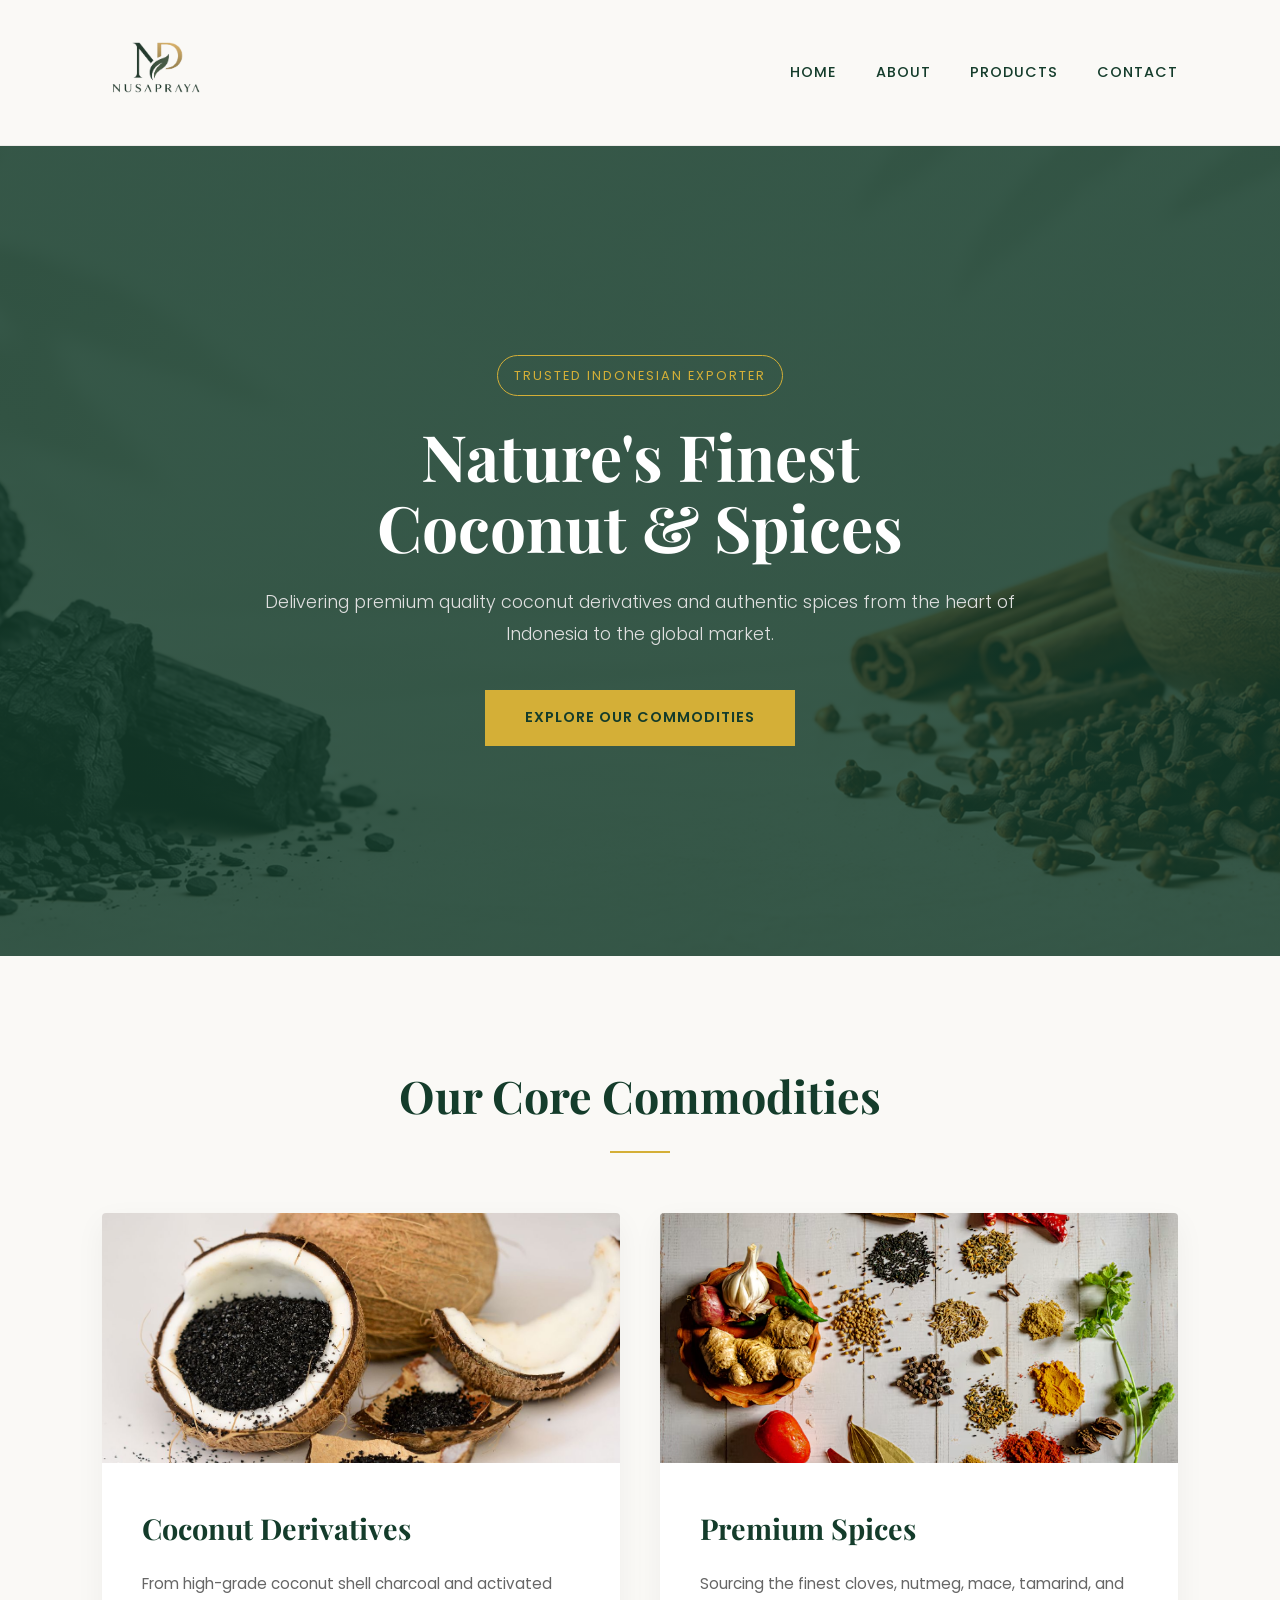
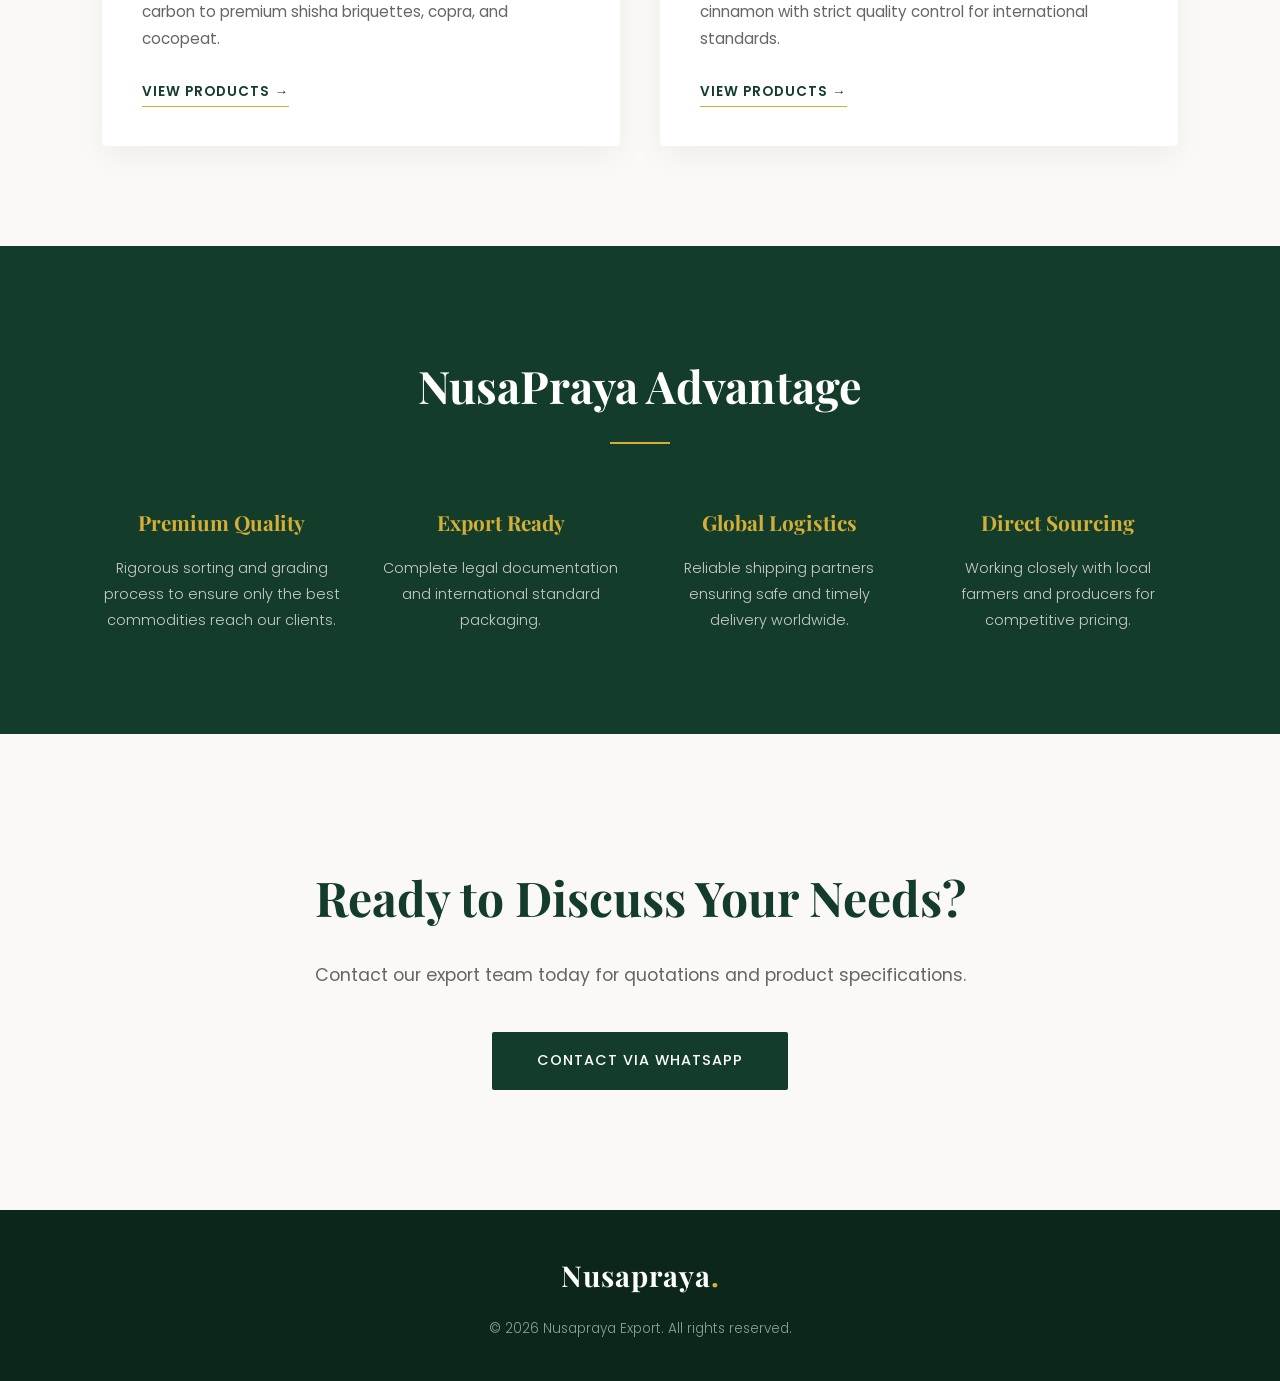
==== index.html @ 70d02a5e "footer" ====
<!DOCTYPE html>
<html lang="en">
<head>
  <meta charset="UTF-8">
  <meta name="viewport" content="width=device-width, initial-scale=1.0">
  <title>Nusapraya Export | Premium Coconut & Spices</title>
  <link rel="icon" type="image/png" href="img/logo no bg.png">
  <!-- Font Elegan dari Google Fonts -->
  <link href="https://fonts.googleapis.com/css2?family=Playfair+Display:wght@600;700&family=Poppins:wght@300;400;500&display=swap" rel="stylesheet">
  <link rel="stylesheet" href="css/style.css">
</head>
<body>

  <!-- NAVBAR -->
  <header class="navbar">
    <div class="logo">
      <img src="img/logo no bg.png" alt="NusaPraya Logo" class="nav-logo">
    </div>
    <nav>
      <a href="index.html">Home</a>
      <a href="about.html">About</a>
      <a href="products.html">Products</a>
      <a href="contact.html">Contact</a>
    </nav>
  </header>

  <!-- HERO SECTION -->
  <section class="hero">
    <div class="hero-content">
      <span class="badge">Trusted Indonesian Exporter</span>
      <h1>Nature's Finest<br>Coconut & Spices</h1>
      <p>Delivering premium quality coconut derivatives and authentic spices from the heart of Indonesia to the global market.</p>
      <a href="products.html" class="btn-gold">Explore Our Commodities</a>
    </div>
  </section>

  <!-- KATEGORI (Cards) -->
  <section class="categories">
    <div class="section-title">
      <h2>Our Core Commodities</h2>
      <div class="divider"></div>
    </div>
    
    <div class="category-grid">
      <div class="category-card">
        <div class="card-image coconut-bg"></div>
        <div class="card-content">
          <h3>Coconut Derivatives</h3>
          <p>From high-grade coconut shell charcoal and activated carbon to premium shisha briquettes, copra, and cocopeat.</p>
          <a href="products.html#coconut" class="link-arrow">View Products &rarr;</a>
        </div>
      </div>

      <div class="category-card">
        <div class="card-image spices-bg"></div>
        <div class="card-content">
          <h3>Premium Spices</h3>
          <p>Sourcing the finest cloves, nutmeg, mace, tamarind, and cinnamon with strict quality control for international standards.</p>
          <a href="products.html#spices" class="link-arrow">View Products &rarr;</a>
        </div>
      </div>
    </div>
  </section>

  <!-- WHY US -->
  <section class="why" id="why">
    <div class="section-title text-white">
      <h2>NusaPraya Advantage</h2>
      <div class="divider gold"></div>
    </div>
    <div class="why-grid">
      <div class="why-item">
        <h4>Premium Quality</h4>
        <p>Rigorous sorting and grading process to ensure only the best commodities reach our clients.</p>
      </div>
      <div class="why-item">
        <h4>Export Ready</h4>
        <p>Complete legal documentation and international standard packaging.</p>
      </div>
      <div class="why-item">
        <h4>Global Logistics</h4>
        <p>Reliable shipping partners ensuring safe and timely delivery worldwide.</p>
      </div>
      <div class="why-item">
        <h4>Direct Sourcing</h4>
        <p>Working closely with local farmers and producers for competitive pricing.</p>
      </div>
    </div>
  </section>

  <!-- CONTACT CTA -->
  <section class="contact-cta" id="contact">
    <h2>Ready to Discuss Your Needs?</h2>
    <p>Contact our export team today for quotations and product specifications.</p>
    <a href="https://wa.me/6281234567890" class="btn-dark" target="_blank">Contact via WhatsApp</a>
  </section>

  <!-- FOOTER -->
  <footer>
    <div class="footer-content">
      <div class="logo">Nusapraya<span>.</span></div>
      <p>&copy; 2026 Nusapraya Export. All rights reserved.</p>
    </div>
  </footer>

</body>
</html>
---- css/style.css ----
/* ================= VARIABLES ================= */
:root {
  --primary-green: #143c2b; /* Hijau Zamrud Gelap */
  --accent-gold: #d4af37;   /* Emas Mewah */
  --bg-light: #faf9f6;      /* Krem Bersih */
  --text-dark: #333333;
  --text-light: #666666;
}

* {
  margin: 0;
  padding: 0;
  box-sizing: border-box;
}

html {
  scroll-behavior: smooth;
}

body {
  background-color: var(--bg-light);
  color: var(--text-dark);
  font-family: 'Poppins', sans-serif;
  line-height: 1.8;
}

h1, h2, h3, h4 {
  font-family: 'Playfair Display', serif;
  color: var(--primary-green);
}

/* ================= NAVBAR ================= */
.navbar {
  display: flex;
  justify-content: space-between;
  align-items: center;
  padding: 25px 8%;
  background-color: rgba(250, 249, 246, 0.95);
  position: sticky;
  top: 0;
  z-index: 1000;
  border-bottom: 1px solid rgba(0,0,0,0.05);
}

.logo {
  font-family: 'Playfair Display', serif;
  font-size: 1.8rem;
  font-weight: 700;
  color: var(--primary-green);
  letter-spacing: 1px;
}

.logo span {
  color: var(--accent-gold);
}

.navbar nav a {
  text-decoration: none;
  color: var(--primary-green);
  margin-left: 35px;
  font-size: 0.9rem;
  font-weight: 500;
  text-transform: uppercase;
  letter-spacing: 1px;
  transition: color 0.3s;
}

.navbar nav a:hover {
  color: var(--accent-gold);
}

/* ================= HERO ================= */
.hero {
  height: 90vh;
  display: flex;
  align-items: center;
  justify-content: center;
  text-align: center;
  /* Pastikan gambar hero ada di folder img */
  background: linear-gradient(rgba(20, 60, 43, 0.85), rgba(20, 60, 43, 0.85)), url('../img/hero-banner.jpg') center/cover;
  color: white;
  padding: 0 20px;
}

.hero-content {
  max-width: 800px;
}

.badge {
  display: inline-block;
  border: 1px solid var(--accent-gold);
  color: var(--accent-gold);
  padding: 8px 16px;
  border-radius: 50px;
  font-size: 0.8rem;
  text-transform: uppercase;
  letter-spacing: 2px;
  margin-bottom: 25px;
}

.hero h1 {
  font-size: 4rem;
  color: white;
  line-height: 1.1;
  margin-bottom: 25px;
}

.hero p {
  font-size: 1.1rem;
  font-weight: 300;
  margin-bottom: 40px;
  color: #e0e0e0;
}

.btn-gold {
  display: inline-block;
  background-color: var(--accent-gold);
  color: var(--primary-green);
  padding: 15px 40px;
  text-decoration: none;
  font-weight: 600;
  letter-spacing: 1px;
  text-transform: uppercase;
  font-size: 0.9rem;
  transition: all 0.3s ease;
}

.btn-gold:hover {
  background-color: #b8952c;
  color: white;
}

/* ================= SECTIONS & TITLES ================= */
.section-title {
  text-align: center;
  margin-bottom: 60px;
}

.section-title h2 {
  font-size: 2.8rem;
  margin-bottom: 15px;
}

.divider {
  height: 2px;
  width: 60px;
  background-color: var(--accent-gold);
  margin: 0 auto;
}

.section-title p {
  margin-top: 20px;
  color: var(--text-light);
}

/* ================= CATEGORIES ================= */
.categories {
  padding: 100px 8%;
}

.category-grid {
  display: grid;
  grid-template-columns: repeat(auto-fit, minmax(350px, 1fr));
  gap: 40px;
}

.category-card {
  background: white;
  border-radius: 4px;
  overflow: hidden;
  box-shadow: 0 10px 30px rgba(0,0,0,0.05);
  transition: transform 0.3s ease;
}

.category-card:hover {
  transform: translateY(-10px);
}

.card-image {
  height: 250px;
  background-size: cover;
  background-position: center;
}

.coconut-bg {
  background-image: url('../img/image.png');
}

.spices-bg {
  background-image: url('../img/spices.png');
}

.card-content {
  padding: 40px;
}

.card-content h3 {
  font-size: 1.8rem;
  margin-bottom: 15px;
}

.card-content p {
  color: var(--text-light);
  margin-bottom: 25px;
  font-size: 0.95rem;
}

.link-arrow {
  color: var(--primary-green);
  text-decoration: none;
  font-weight: 600;
  text-transform: uppercase;
  font-size: 0.85rem;
  letter-spacing: 1px;
  border-bottom: 1px solid var(--accent-gold);
  padding-bottom: 5px;
  transition: color 0.3s;
}

.link-arrow:hover {
  color: var(--accent-gold);
}

/* ================= WHY US ================= */
.why {
  background-color: var(--primary-green);
  padding: 100px 8%;
}

.text-white h2 {
  color: white;
}

.why-grid {
  display: grid;
  grid-template-columns: repeat(auto-fit, minmax(220px, 1fr));
  gap: 40px;
  text-align: center;
}

.why-item h4 {
  color: var(--accent-gold);
  font-size: 1.3rem;
  margin-bottom: 15px;
}

.why-item p {
  color: #cccccc;
  font-size: 0.9rem;
  font-weight: 300;
}

/* ================= CONTACT CTA ================= */
.contact-cta {
  text-align: center;
  padding: 120px 20px;
  background-color: var(--bg-light);
}

.contact-cta h2 {
  font-size: 3rem;
  margin-bottom: 20px;
}

.contact-cta p {
  color: var(--text-light);
  margin-bottom: 40px;
  font-size: 1.1rem;
}

.btn-dark {
  display: inline-block;
  background-color: var(--primary-green);
  color: white;
  padding: 16px 45px;
  text-decoration: none;
  font-weight: 500;
  letter-spacing: 1px;
  text-transform: uppercase;
  font-size: 0.9rem;
  border-radius: 2px;
  transition: background-color 0.3s;
}

.btn-dark:hover {
  background-color: #0a2318;
}

/* ================= PRODUCT PAGE ================= */
.product-section {
  padding: 100px 8%;
}

.alternate-bg {
  background-color: white;
}

.product-grid {
  display: grid;
  grid-template-columns: repeat(auto-fit, minmax(300px, 1fr));
  gap: 40px; /* Jarak antar kotak dilebarin dikit */
  max-width: 1200px;
  margin: 0 auto;
}

.product-card {
  background-color: white; /* Kotak selalu putih bersih */
  border-radius: 12px; /* Bikin sudut agak melengkung, lebih modern */
  box-shadow: 0 4px 15px rgba(0,0,0,0.05); /* Bayangan halus */
  transition: all 0.4s ease;
  overflow: hidden;
  display: flex;
  flex-direction: column;
  border: 1px solid rgba(0,0,0,0.03); /* Border tipis banget biar tegas */
}

.product-card:hover {
  box-shadow: 0 15px 35px rgba(20, 60, 43, 0.15); /* Bayangan hijau elegan pas di-hover */
  transform: translateY(-8px); /* Naik lebih tinggi dikit */
}

/* Styling untuk gambar produk */
.product-img {
  width: 100%;
  height: 250px; /* Gambar dibikin lebih jangkung/gede */
  object-fit: contain; /* INI KUNCINYA: Biar gambar utuh ga kepotong */
  background-color: #f8f8f8; /* Kasih background abu muda buat gambar yg transparan */
  padding: 20px; /* Kasih jarak biar produk ga mentok pinggir */
  border-bottom: 1px solid rgba(0,0,0,0.05);
}

/* Jarak teks di dalam card */
.product-card h3 {
  font-size: 1.4rem;
  margin-top: 25px;
  margin-bottom: 10px;
  color: var(--primary-green);
  padding: 0 30px;
  text-align: center; /* Teks judul jadi di tengah */
}

.product-card p {
  color: var(--text-light);
  font-size: 0.95rem;
  padding: 0 30px 30px 30px;
  text-align: center; /* Teks deskripsi di tengah */
  flex-grow: 1; /* Biar kotak tetap sejajar walau teksnya beda panjang */
}

/* ================= FOOTER ================= */
footer {
  background-color: #0d261a;
  padding: 40px;
  text-align: center;
}

.footer-content .logo {
  color: white;
  margin-bottom: 15px;
}

footer p {
  color: #88a395;
  font-size: 0.85rem;
  font-weight: 300;
}

/* ================= RESPONSIVE ================= */
@media (max-width: 900px) {
  .hero h1 { font-size: 2.8rem; }
  .navbar { flex-direction: column; padding: 20px; }
  .navbar nav { margin-top: 15px; }
  .navbar nav a { margin: 0 10px; font-size: 0.8rem; }
  .section-title h2 { font-size: 2.2rem; }
  .categories { padding: 60px 5%; }
  .product-section { padding: 60px 5%; }
} 

/* ================= CONTACT PAGE ================= */
.contact-section {
  display: flex;
  flex-wrap: wrap;
  min-height: 80vh; /* Biar tingginya pas di layar */
}

.contact-info {
  flex: 1;
  padding: 80px 8%;
  background-color: var(--bg-light);
  min-width: 350px;
}

.contact-map {
  flex: 1;
  min-width: 350px;
  min-height: 500px;
}

.section-title-left {
  font-size: 2.8rem;
  color: var(--primary-green);
  margin-bottom: 10px;
}

.divider-left {
  height: 2px;
  width: 60px;
  background-color: var(--accent-gold);
  margin-bottom: 30px;
}

.contact-desc {
  color: var(--text-light);
  margin-bottom: 40px;
  font-size: 1.1rem;
}

.info-block {
  margin-bottom: 30px;
}

.info-block h4 {
  color: var(--primary-green);
  font-size: 1.2rem;
  margin-bottom: 10px;
}

.info-block p {
  color: var(--text-light);
  line-height: 1.8;
}

.info-block a {
  color: var(--text-light);
  text-decoration: none;
  transition: color 0.3s;
}

.info-block a:hover {
  color: var(--accent-gold);
}

/* Responsive buat HP */
@media (max-width: 768px) {
  .contact-section {
    flex-direction: column;
  }
  .contact-info {
    padding: 60px 5%;
  }
  .contact-map {
    min-height: 400px;
  }
}

.nav-logo {
  height: 80px; /* Sesuaikan tingginya biar pas di navbar */
  width: auto;
}

/* ================= ABOUT PAGE ================= */
.about-hero {
  height: 40vh;
  display: flex;
  align-items: center;
  justify-content: center;
  text-align: center;
  background: linear-gradient(rgba(20, 60, 43, 0.85), rgba(20, 60, 43, 0.85)), url('https://images.unsplash.com/photo-1587304956236-7b4204082845?q=80&w=1920&auto=format&fit=crop') center/cover;
  color: white;
  padding: 0 20px;
}

.about-section {
  padding: 100px 8%;
}

.about-grid {
  display: grid;
  grid-template-columns: 1fr 1fr;
  gap: 60px;
  align-items: center;
  max-width: 1200px;
  margin: 0 auto;
}

.about-text p {
  color: var(--text-light);
  margin-bottom: 20px;
  font-size: 1.05rem;
  text-align: justify;
}

.about-img {
  width: 100%;
  border-radius: 12px;
  box-shadow: 0 15px 30px rgba(0,0,0,0.1);
  object-fit: cover;
}

/* Vision & Mission */
.vm-section {
  padding: 100px 8%;
}

.vm-grid {
  display: grid;
  grid-template-columns: 1fr 1fr;
  gap: 40px;
  max-width: 1000px;
  margin: 0 auto;
}

.vm-card {
  background: white;
  padding: 40px;
  border-radius: 8px;
  border-top: 4px solid var(--accent-gold);
  box-shadow: 0 10px 30px rgba(0,0,0,0.05);
  text-align: center;
}

.vm-card h3 {
  font-size: 1.8rem;
  margin-bottom: 20px;
}

.vm-card p {
  color: var(--text-light);
}

/* Legalitas */
.legal-section {
  padding: 100px 8%;
  background-color: var(--primary-green);
  color: white;
}

.legal-section .section-title h2 {
  color: white;
}

.legal-grid {
  display: grid;
  grid-template-columns: repeat(auto-fit, minmax(250px, 1fr));
  gap: 30px;
  max-width: 1000px;
  margin: 0 auto;
  text-align: center;
}

.legal-card {
  background: rgba(255, 255, 255, 0.05);
  border: 1px solid rgba(255, 255, 255, 0.1);
  padding: 30px;
  border-radius: 8px;
}

.legal-card h3 {
  color: var(--accent-gold);
  font-size: 1.3rem;
  margin-bottom: 10px;
}

.legal-card p {
  color: #ccc;
  font-size: 0.9rem;
}

.legal-number {
  margin-top: 15px;
  font-family: monospace;
  font-size: 1.1rem !important;
  color: white !important;
  letter-spacing: 1px;
}

/* Responsive */
@media (max-width: 900px) {
  .about-grid, .vm-grid {
    grid-template-columns: 1fr;
  }
  .about-section, .vm-section, .legal-section {
    padding: 60px 5%;
  }
}

/* ================= PRODUCT DETAIL PAGE ================= */
.detail-section {
  padding: 100px 8%;
  background-color: var(--bg-light);
}

.detail-grid {
  display: grid;
  grid-template-columns: 1fr 1fr;
  gap: 60px;
  max-width: 1200px;
  margin: 0 auto;
  align-items: start;
}

.detail-image img {
  width: 100%;
  border-radius: 12px;
  box-shadow: 0 10px 30px rgba(0,0,0,0.1);
  object-fit: cover;
  background-color: white;
  padding: 20px;
}

.detail-info h1 {
  font-size: 2.8rem;
  color: var(--primary-green);
  margin-bottom: 10px;
}

.detail-desc {
  color: var(--text-light);
  font-size: 1.05rem;
  margin-bottom: 30px;
  line-height: 1.8;
}

.spec-heading {
  font-size: 1.5rem;
  color: var(--primary-green);
  margin-bottom: 15px;
  border-bottom: 1px solid rgba(0,0,0,0.1);
  padding-bottom: 10px;
}

/* Tombol View Details di Katalog */
.btn-detail {
  display: inline-block;
  text-align: center;
  background-color: transparent;
  color: var(--primary-green);
  border: 1px solid var(--primary-green);
  padding: 10px 20px;
  margin: 0 30px 30px 30px;
  border-radius: 4px;
  font-family: 'Poppins', sans-serif;
  font-weight: 500;
  text-decoration: none;
  cursor: pointer;
  transition: all 0.3s ease;
}

.btn-detail:hover {
  background-color: var(--primary-green);
  color: white;
}

/* Responsive */
@media (max-width: 900px) {
  .detail-grid {
    grid-template-columns: 1fr;
  }
  .detail-section {
    padding: 60px 5%;
  }
}

/* Tombol WhatsApp di Halaman Detail */
.btn-wa-modal {
  display: block;
  text-align: center;
  background-color: #25D366; /* Warna hijau khas WhatsApp */
  color: white !important; /* Biar teksnya putih, bukan biru link */
  padding: 15px;
  text-decoration: none; /* Hilangin garis bawah */
  border-radius: 4px;
  font-weight: 600;
  transition: background-color 0.3s;
  max-width: 300px;
}

.btn-wa-modal:hover {
  background-color: #128C7E; /* Hijau agak gelap pas di-hover */
}
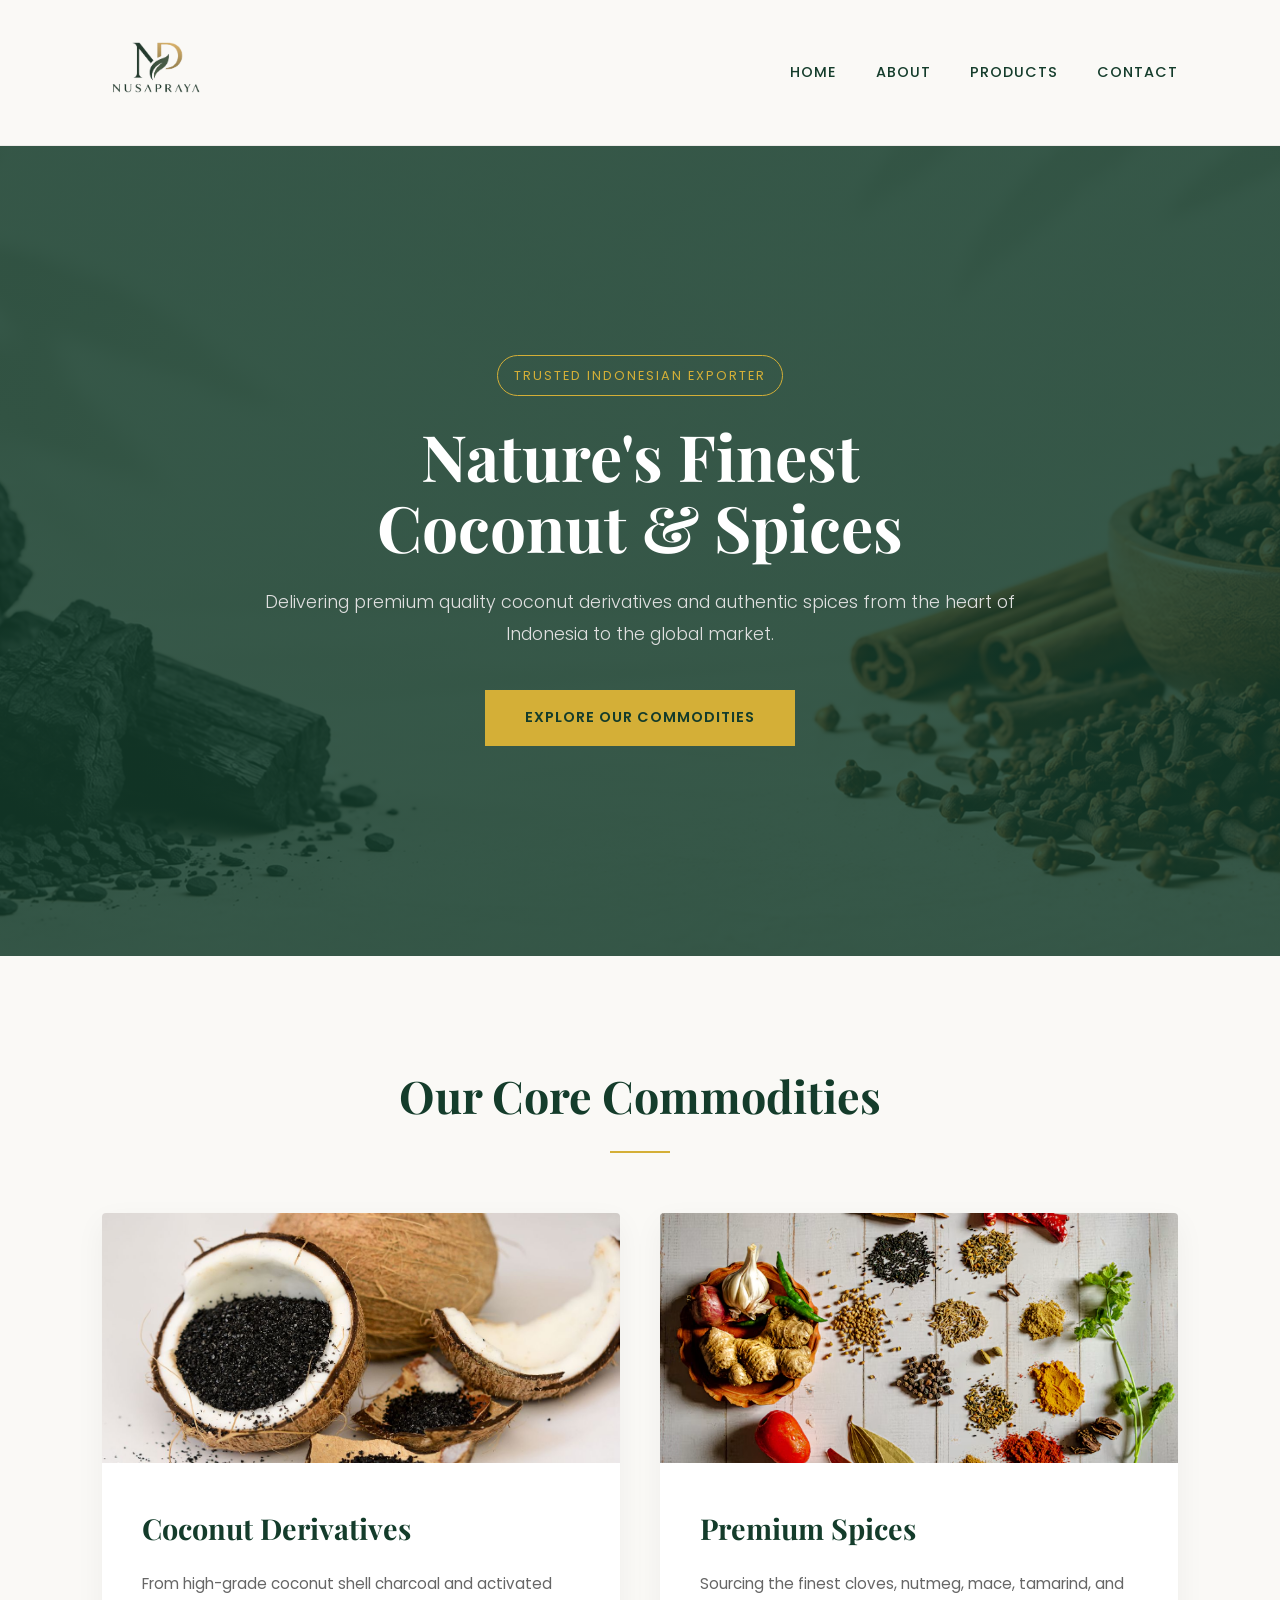
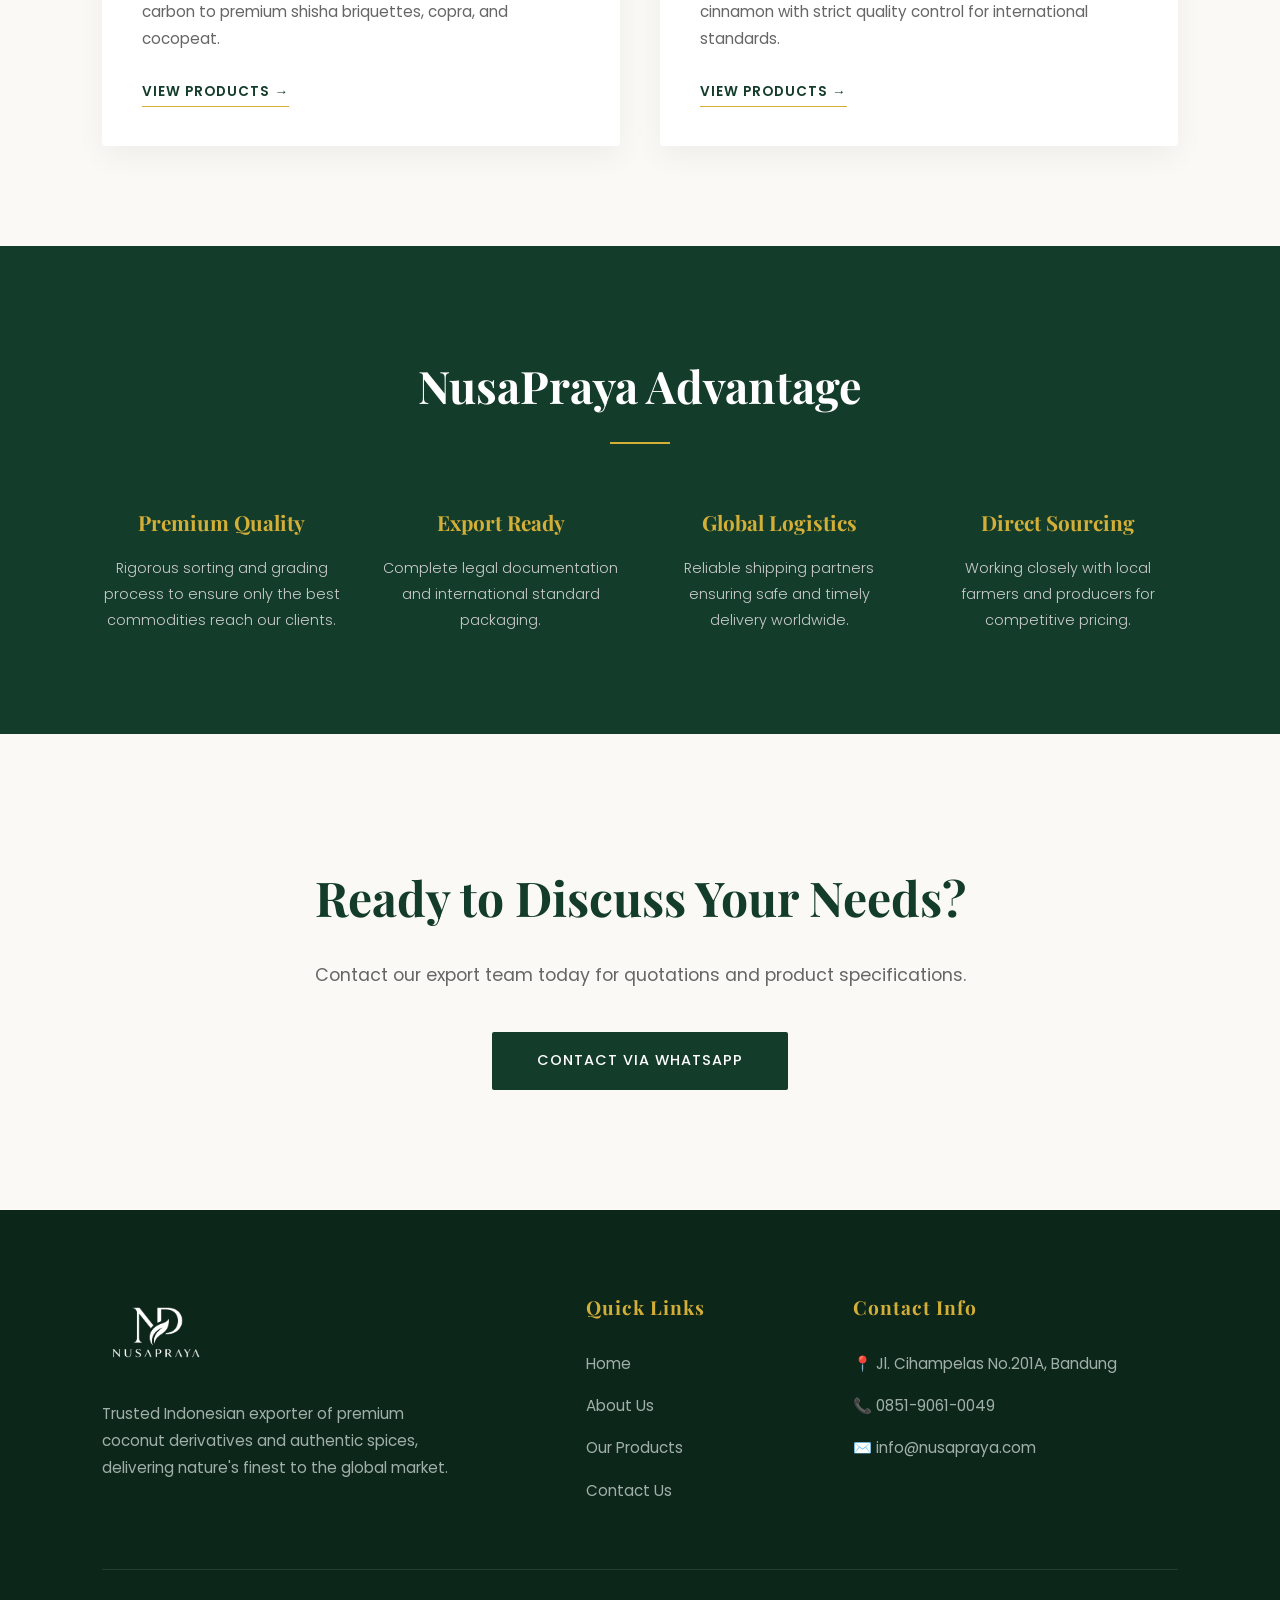
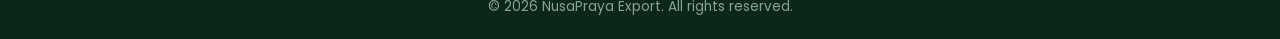
==== commit 27c451b6: "index footer" ====
--- a/index.html
+++ b/index.html
@@ -95,11 +95,44 @@
     <a href="https://wa.me/6281234567890" class="btn-dark" target="_blank">Contact via WhatsApp</a>
   </section>
 
-  <!-- FOOTER -->
+  <!-- FOOTER BARU -->
   <footer>
-    <div class="footer-content">
-      <div class="logo">Nusapraya<span>.</span></div>
-      <p>&copy; 2026 Nusapraya Export. All rights reserved.</p>
+    <div class="footer-container">
+      
+      <!-- Kolom 1: Logo & Deskripsi -->
+      <div class="footer-col">
+        <div class="footer-logo">
+          <img src="img/logo no bg.png" alt="NusaPraya Logo" class="nav-logo" style="filter: brightness(0) invert(1);"> <!-- Filter biar logo jadi putih -->
+        </div>
+        <p class="footer-desc">Trusted Indonesian exporter of premium coconut derivatives and authentic spices, delivering nature's finest to the global market.</p>
+      </div>
+
+      <!-- Kolom 2: Quick Links -->
+      <div class="footer-col">
+        <h4>Quick Links</h4>
+        <ul class="footer-links">
+          <li><a href="index.html">Home</a></li>
+          <li><a href="about.html">About Us</a></li>
+          <li><a href="products.html">Our Products</a></li>
+          <li><a href="contact.html">Contact Us</a></li>
+        </ul>
+      </div>
+
+      <!-- Kolom 3: Kontak -->
+      <div class="footer-col">
+        <h4>Contact Info</h4>
+        <ul class="footer-links">
+          <li>📍 Jl. Cihampelas No.201A, Bandung</li>
+          <li>📞 <a href="tel:+6285190610049">0851-9061-0049</a></li>
+          <li>✉️ <a href="mailto:info@nusapraya.com">info@nusapraya.com</a></li>
+        </ul>
+      </div>
+
+    </div>
+
+    <!-- Copyright -->
+    <div class="footer-bottom">
+      <p>&copy; 2026 NusaPraya Export. All rights reserved.</p>
     </div>
   </footer>
 
--- a/css/style.css
+++ b/css/style.css
@@ -348,21 +348,76 @@
 }
 
 /* ================= FOOTER ================= */
+/* ================= FOOTER BARU ================= */
 footer {
-  background-color: #0d261a;
-  padding: 40px;
-  text-align: center;
-}
-
-.footer-content .logo {
-  color: white;
+  background-color: #0d261a; /* Hijau super gelap */
+  padding: 80px 8% 20px 8%;
+  color: white;
+}
+
+.footer-container {
+  display: grid;
+  grid-template-columns: 2fr 1fr 1.5fr;
+  gap: 50px;
+  max-width: 1200px;
+  margin: 0 auto;
+  border-bottom: 1px solid rgba(255, 255, 255, 0.1);
+  padding-bottom: 50px;
+}
+
+.footer-col h4 {
+  color: var(--accent-gold);
+  font-size: 1.2rem;
+  margin-bottom: 25px;
+  font-family: 'Playfair Display', serif;
+  letter-spacing: 1px;
+}
+
+.footer-desc {
+  color: #a0b0a8;
+  font-size: 0.95rem;
+  line-height: 1.8;
+  margin-top: 20px;
+  max-width: 350px;
+}
+
+.footer-links {
+  list-style: none;
+  padding: 0;
+}
+
+.footer-links li {
   margin-bottom: 15px;
-}
-
-footer p {
+  color: #a0b0a8;
+  font-size: 0.95rem;
+}
+
+.footer-links a {
+  color: #a0b0a8;
+  text-decoration: none;
+  transition: color 0.3s ease;
+}
+
+.footer-links a:hover {
+  color: var(--accent-gold); /* Berubah emas pas di-hover */
+}
+
+.footer-bottom {
+  text-align: center;
+  padding-top: 25px;
+}
+
+.footer-bottom p {
   color: #88a395;
   font-size: 0.85rem;
-  font-weight: 300;
+}
+
+/* Responsive buat HP */
+@media (max-width: 900px) {
+  .footer-container {
+    grid-template-columns: 1fr;
+    gap: 40px;
+  }
 }
 
 /* ================= RESPONSIVE ================= */
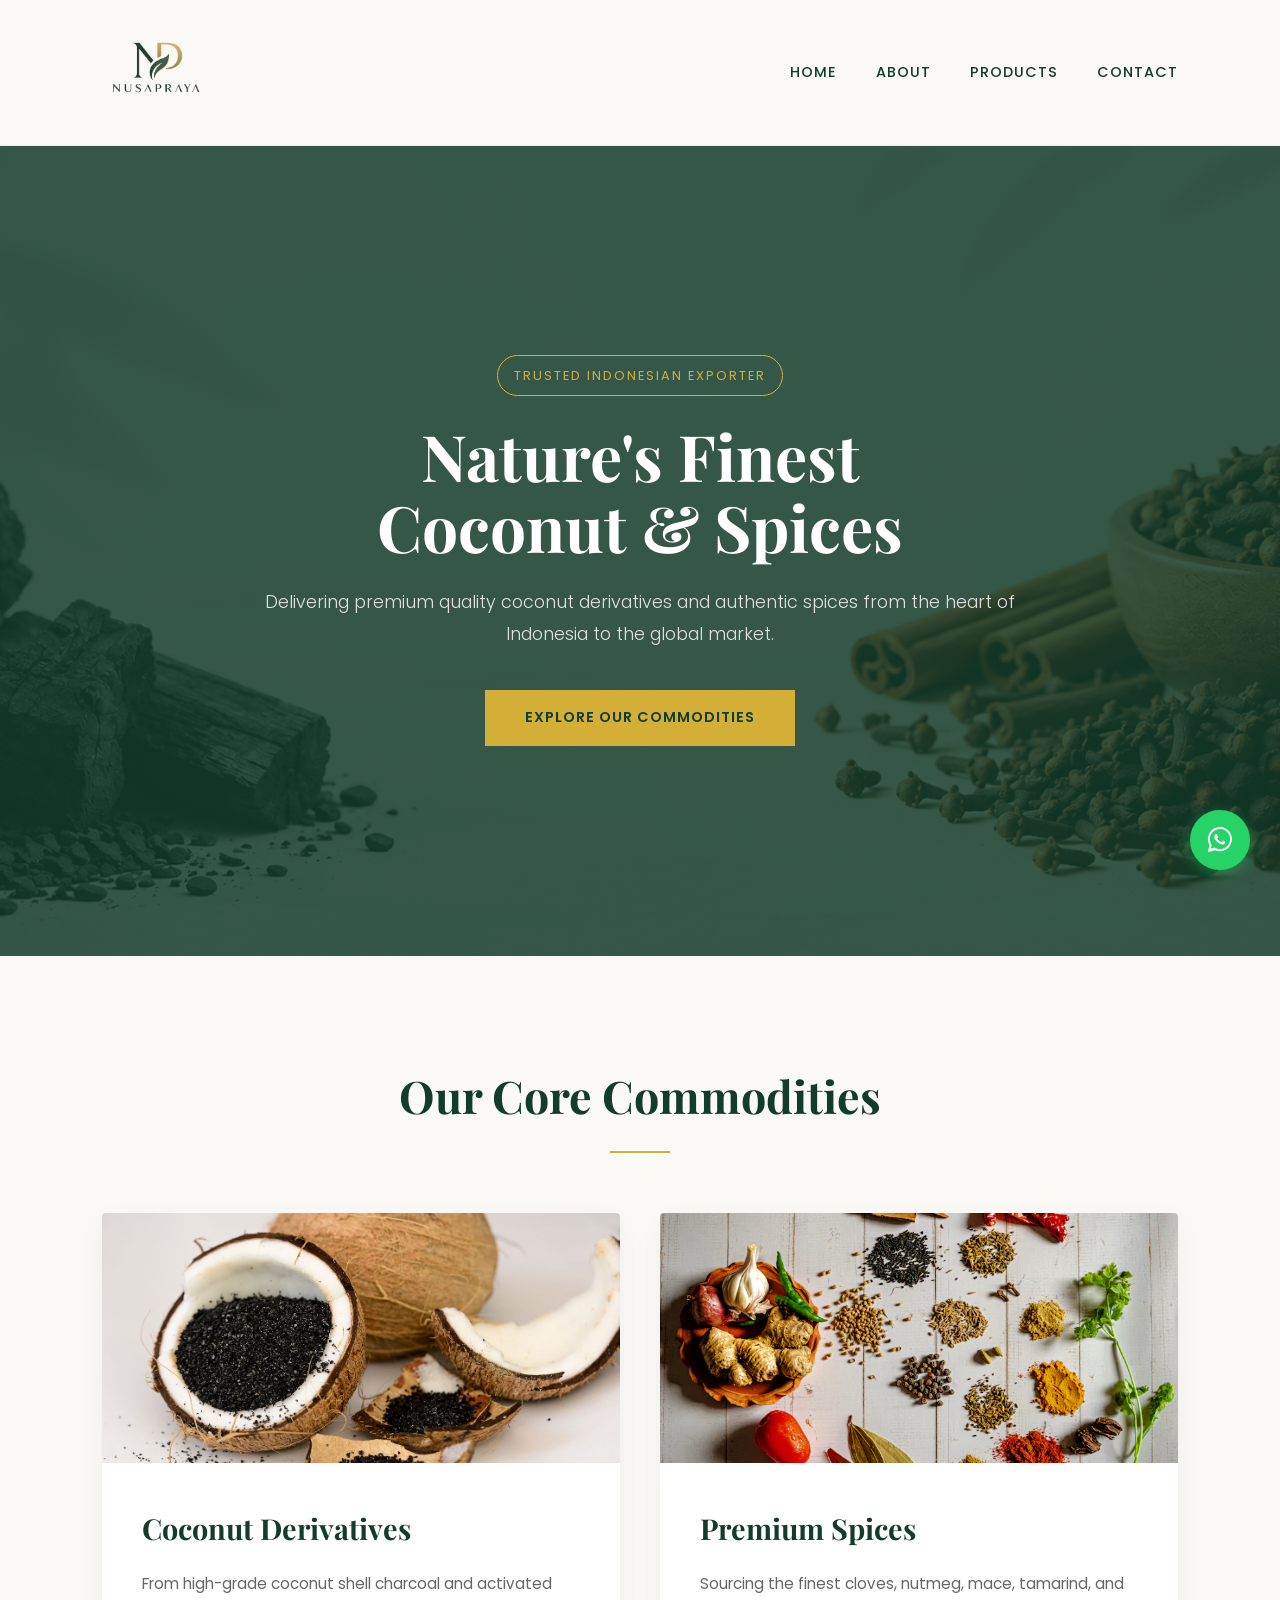
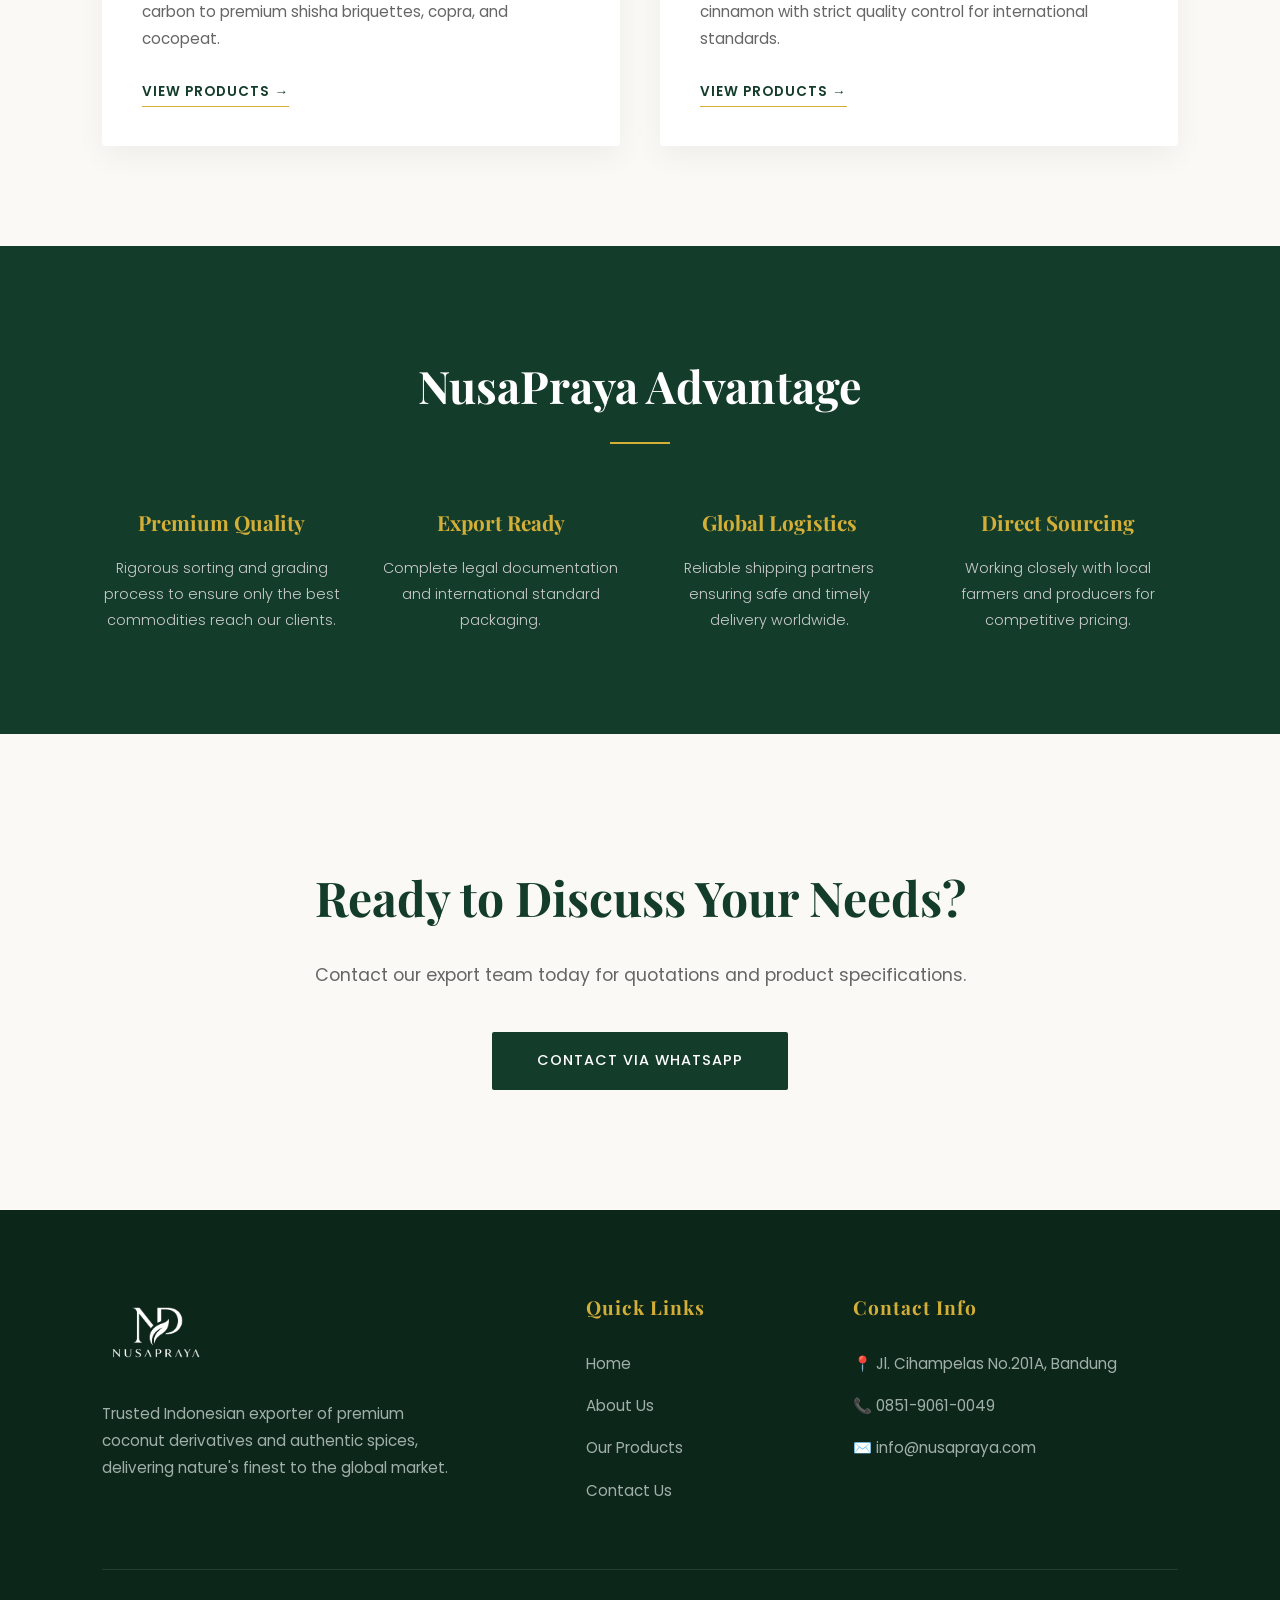
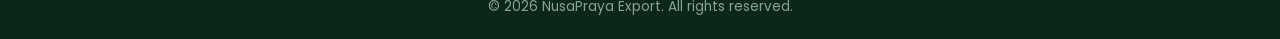
==== commit bfa36b39: "floating wa" ====
--- a/index.html
+++ b/index.html
@@ -4,6 +4,13 @@
   <meta charset="UTF-8">
   <meta name="viewport" content="width=device-width, initial-scale=1.0">
   <title>Nusapraya Export | Premium Coconut & Spices</title>
+  <meta name="description" content="Nusapraya Export - Trusted Indonesian exporter of premium Coconut Derivatives (Charcoal, Briquettes, Activated Carbon) and Spices (Cloves, Nutmeg, Cinnamon).">
+  <!-- Open Graph / Social Media -->
+  <meta property="og:title" content="NusaPraya Export | Premium Coconut & Spices">
+  <meta property="og:description" content="Trusted Indonesian exporter of premium coconut derivatives and authentic spices.">
+  <meta property="og:image" content="img/hero-banner.jpg"> <!-- Ganti dengan gambar banner lo -->
+  <meta property="og:url" content="https://www.nusapraya.com">
+  <meta property="og:type" content="website">
   <link rel="icon" type="image/png" href="img/logo no bg.png">
   <!-- Font Elegan dari Google Fonts -->
   <link href="https://fonts.googleapis.com/css2?family=Playfair+Display:wght@600;700&family=Poppins:wght@300;400;500&display=swap" rel="stylesheet">
@@ -92,7 +99,7 @@
   <section class="contact-cta" id="contact">
     <h2>Ready to Discuss Your Needs?</h2>
     <p>Contact our export team today for quotations and product specifications.</p>
-    <a href="https://wa.me/6281234567890" class="btn-dark" target="_blank">Contact via WhatsApp</a>
+    <a href="https://wa.me/62818107378" class="btn-dark" target="_blank">Contact via WhatsApp</a>
   </section>
 
   <!-- FOOTER BARU -->
@@ -123,7 +130,7 @@
         <h4>Contact Info</h4>
         <ul class="footer-links">
           <li>📍 Jl. Cihampelas No.201A, Bandung</li>
-          <li>📞 <a href="tel:+6285190610049">0851-9061-0049</a></li>
+          <li>📞 <a href="tel:+62818107378">0851-9061-0049</a></li>
           <li>✉️ <a href="mailto:info@nusapraya.com">info@nusapraya.com</a></li>
         </ul>
       </div>
@@ -136,5 +143,9 @@
     </div>
   </footer>
 
+<a href="https://wa.me/62818107378?text=Halo%20NusaPraya,%20saya%20mau%20bertanya%20mengenai%20produk." class="floating-wa" target="_blank">
+  <svg viewBox="0 0 32 32" width="30" height="30" fill="white"><path d="M16 2a13 13 0 0 0-11.2 19.5L3 29l7.7-2a13 13 0 1 0 5.3-25zm0 23.8a10.8 10.8 0 0 1-5.5-1.5l-.4-.2-4.1 1.1 1.1-4-.3-.4A10.8 10.8 0 1 1 16 25.8zm6-8c-.3-.2-1.9-.9-2.2-1-.3-.1-.5-.2-.7.1-.2.3-.8 1-1 1.2-.2.2-.3.2-.6.1-1.9-.9-3.1-1.6-4.4-3.6-.3-.5.3-.5.8-1.5.1-.2 0-.4 0-.5 0-.2-.7-1.7-.9-2.3-.2-.6-.5-.5-.7-.5h-.6c-.2 0-.5.1-.8.4-.3.3-1 1-1 2.5s1 2.9 1.2 3.1c.2.2 2 3.1 4.9 4.3 1.8.8 2.5.9 3.4.7.5-.1 1.6-.7 1.8-1.3.2-.6.2-1.1.2-1.3-.1-.1-.3-.2-.6-.4z"/></svg>
+</a>
+
 </body>
 </html>
--- a/css/style.css
+++ b/css/style.css
@@ -732,4 +732,24 @@
 
 .btn-wa-modal:hover {
   background-color: #128C7E; /* Hijau agak gelap pas di-hover */
+}
+
+.floating-wa {
+  position: fixed;
+  bottom: 30px;
+  right: 30px;
+  background-color: #25D366;
+  width: 60px;
+  height: 60px;
+  border-radius: 50%;
+  display: flex;
+  align-items: center;
+  justify-content: center;
+  box-shadow: 0 4px 15px rgba(37, 211, 102, 0.4);
+  z-index: 9999;
+  transition: transform 0.3s ease, background-color 0.3s;
+}
+.floating-wa:hover {
+  transform: scale(1.1);
+  background-color: #128C7E;
 }
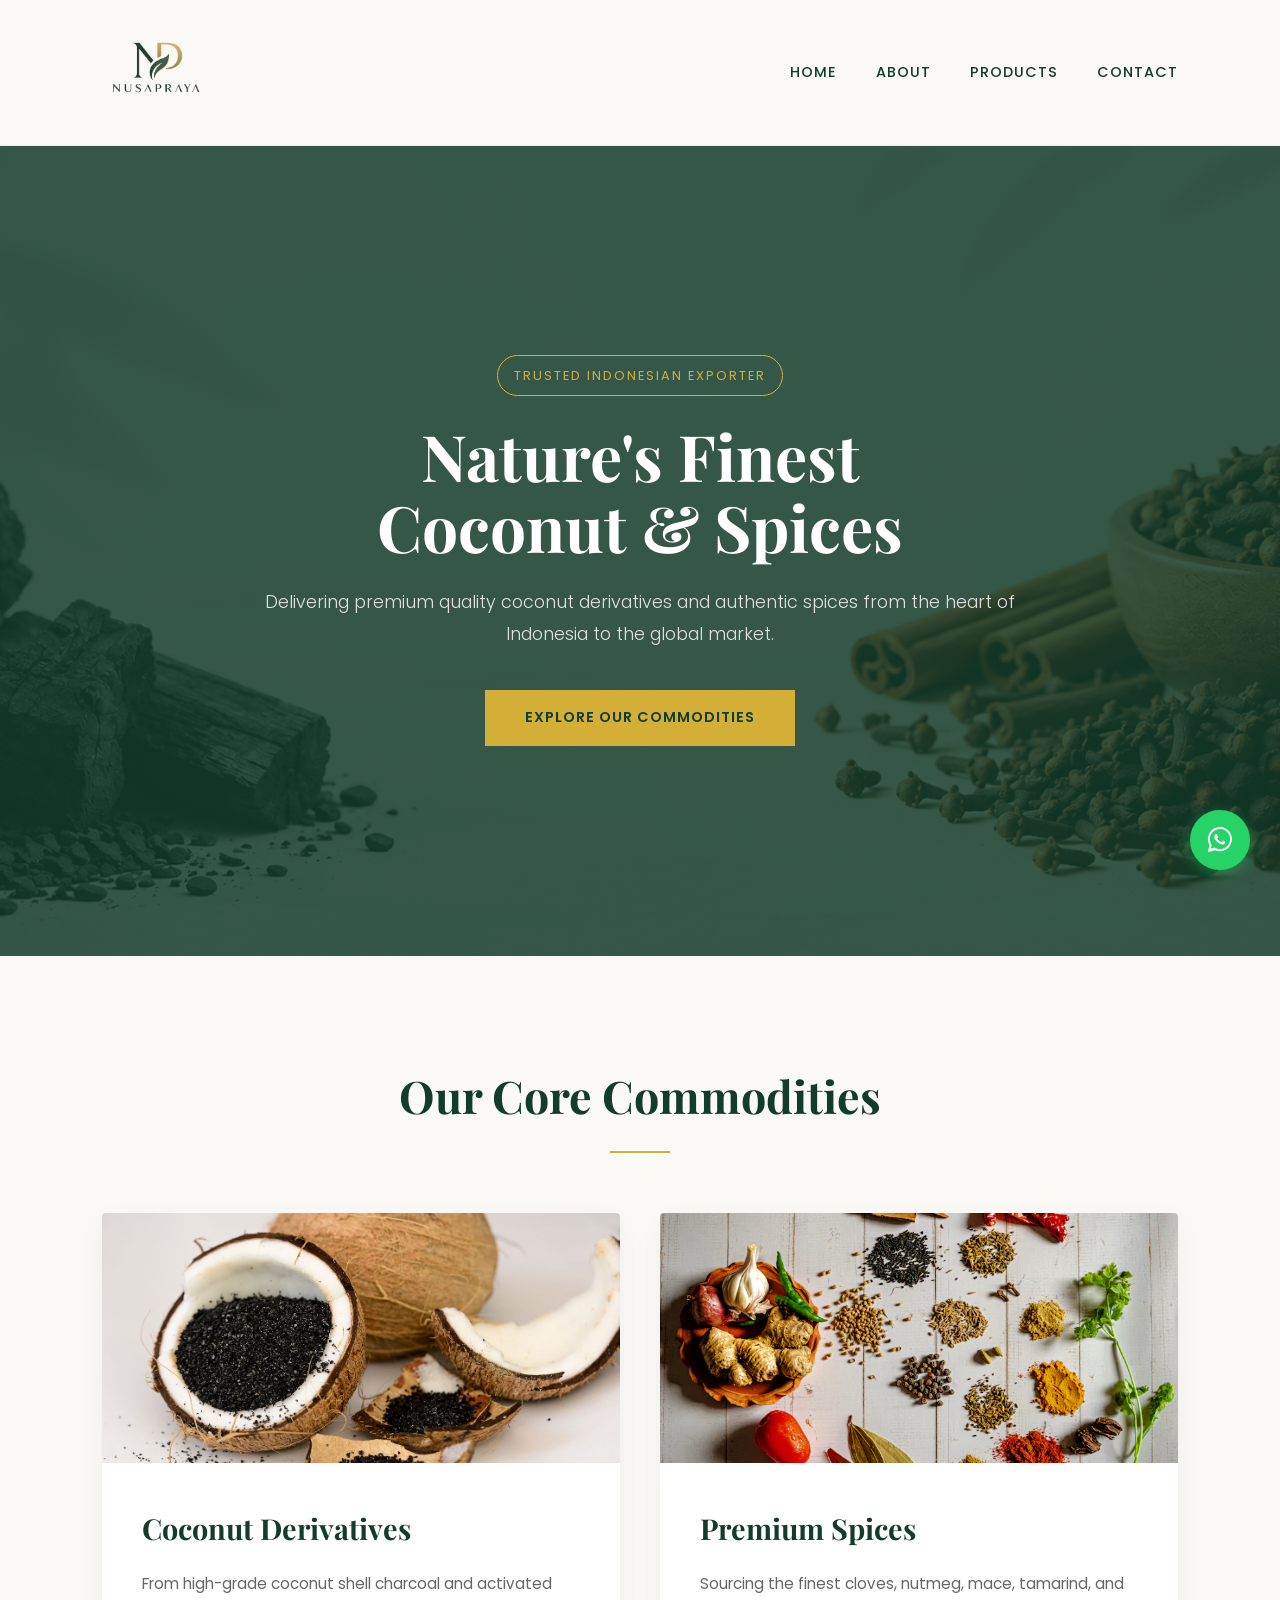
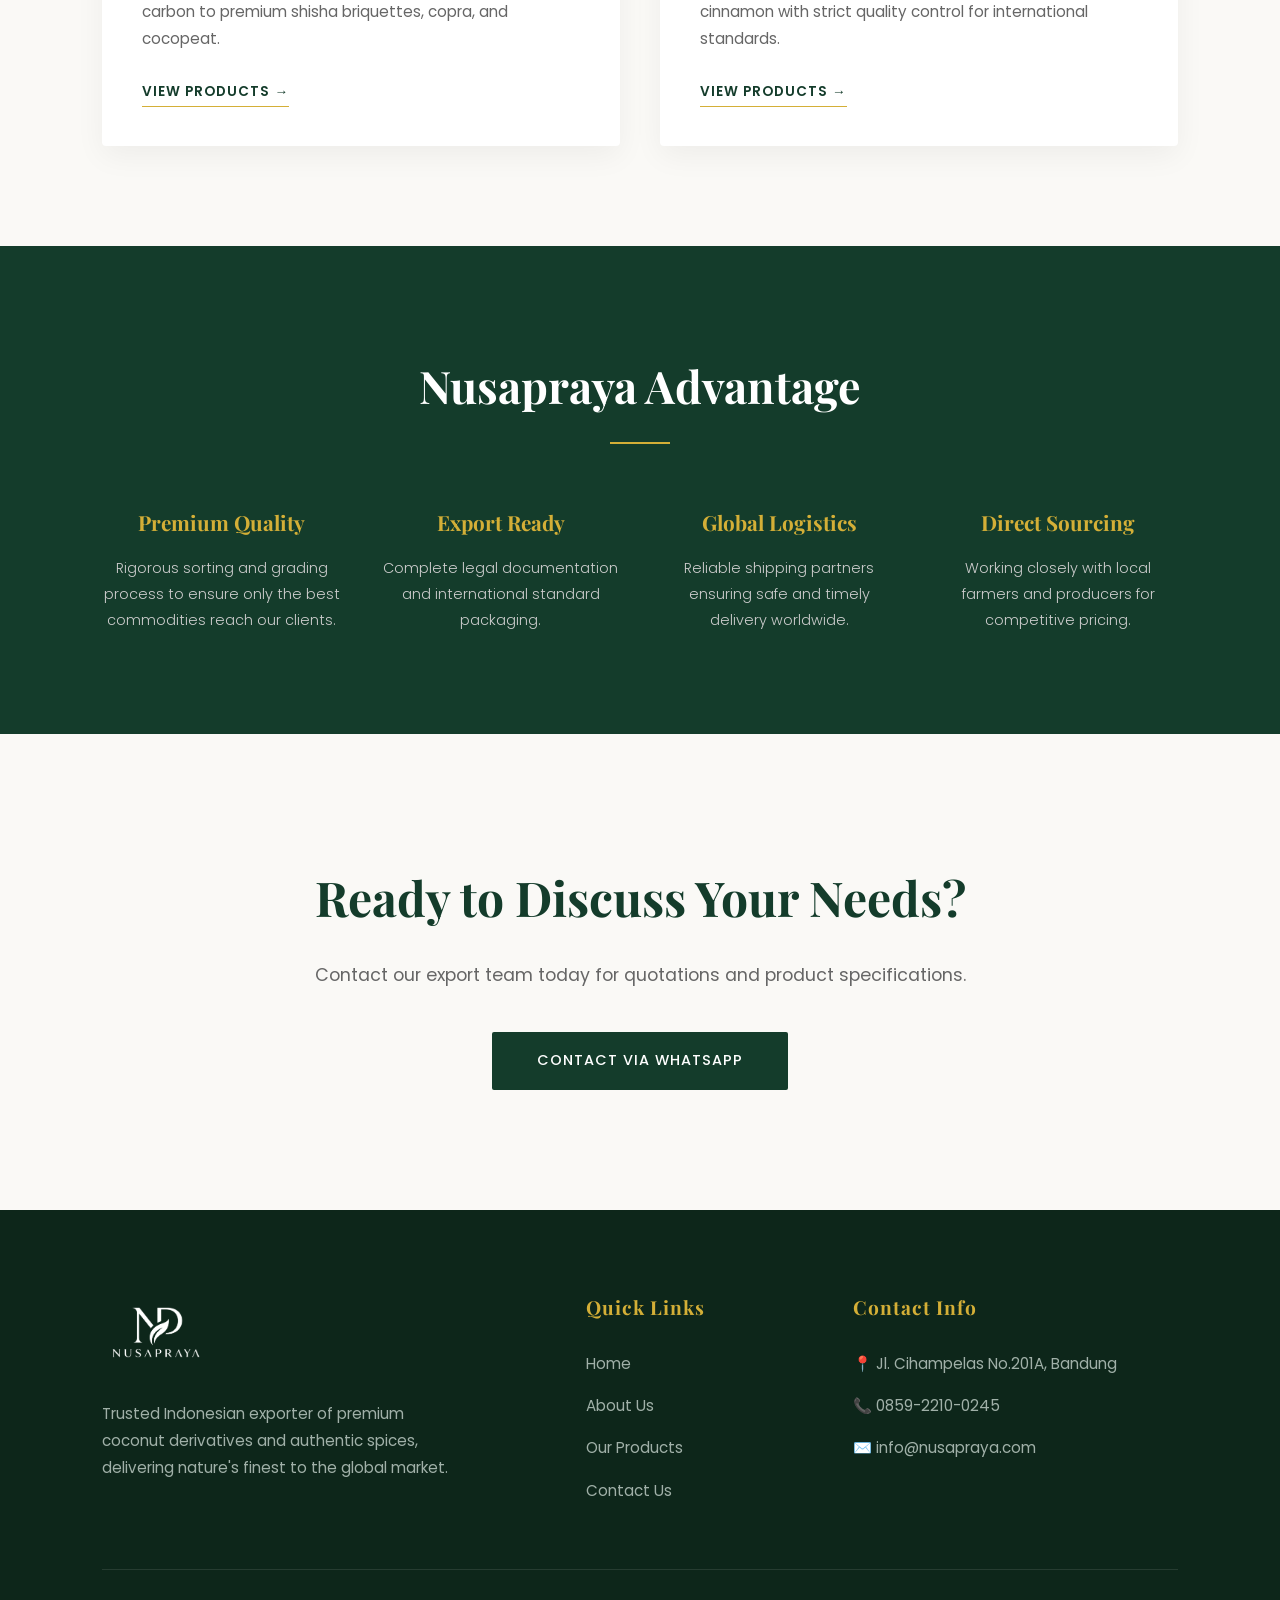
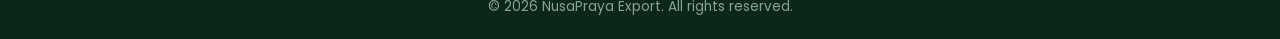
==== commit afed7957: "ganti nomor tlp" ====
--- a/index.html
+++ b/index.html
@@ -72,7 +72,7 @@
   <!-- WHY US -->
   <section class="why" id="why">
     <div class="section-title text-white">
-      <h2>NusaPraya Advantage</h2>
+      <h2>Nusapraya Advantage</h2>
       <div class="divider gold"></div>
     </div>
     <div class="why-grid">
@@ -99,7 +99,7 @@
   <section class="contact-cta" id="contact">
     <h2>Ready to Discuss Your Needs?</h2>
     <p>Contact our export team today for quotations and product specifications.</p>
-    <a href="https://wa.me/62818107378" class="btn-dark" target="_blank">Contact via WhatsApp</a>
+    <a href="https://wa.me/6285922100245" class="btn-dark" target="_blank">Contact via WhatsApp</a>
   </section>
 
   <!-- FOOTER BARU -->
@@ -130,7 +130,7 @@
         <h4>Contact Info</h4>
         <ul class="footer-links">
           <li>📍 Jl. Cihampelas No.201A, Bandung</li>
-          <li>📞 <a href="tel:+62818107378">0851-9061-0049</a></li>
+          <li>📞 <a href="tel:+6285922100245">0859-2210-0245</a></li>
           <li>✉️ <a href="mailto:info@nusapraya.com">info@nusapraya.com</a></li>
         </ul>
       </div>
@@ -143,7 +143,7 @@
     </div>
   </footer>
 
-<a href="https://wa.me/62818107378?text=Halo%20NusaPraya,%20saya%20mau%20bertanya%20mengenai%20produk." class="floating-wa" target="_blank">
+<a href="https://wa.me/6285922100245?text=Halo%20NusaPraya,%20saya%20mau%20bertanya%20mengenai%20produk." class="floating-wa" target="_blank">
   <svg viewBox="0 0 32 32" width="30" height="30" fill="white"><path d="M16 2a13 13 0 0 0-11.2 19.5L3 29l7.7-2a13 13 0 1 0 5.3-25zm0 23.8a10.8 10.8 0 0 1-5.5-1.5l-.4-.2-4.1 1.1 1.1-4-.3-.4A10.8 10.8 0 1 1 16 25.8zm6-8c-.3-.2-1.9-.9-2.2-1-.3-.1-.5-.2-.7.1-.2.3-.8 1-1 1.2-.2.2-.3.2-.6.1-1.9-.9-3.1-1.6-4.4-3.6-.3-.5.3-.5.8-1.5.1-.2 0-.4 0-.5 0-.2-.7-1.7-.9-2.3-.2-.6-.5-.5-.7-.5h-.6c-.2 0-.5.1-.8.4-.3.3-1 1-1 2.5s1 2.9 1.2 3.1c.2.2 2 3.1 4.9 4.3 1.8.8 2.5.9 3.4.7.5-.1 1.6-.7 1.8-1.3.2-.6.2-1.1.2-1.3-.1-.1-.3-.2-.6-.4z"/></svg>
 </a>
 
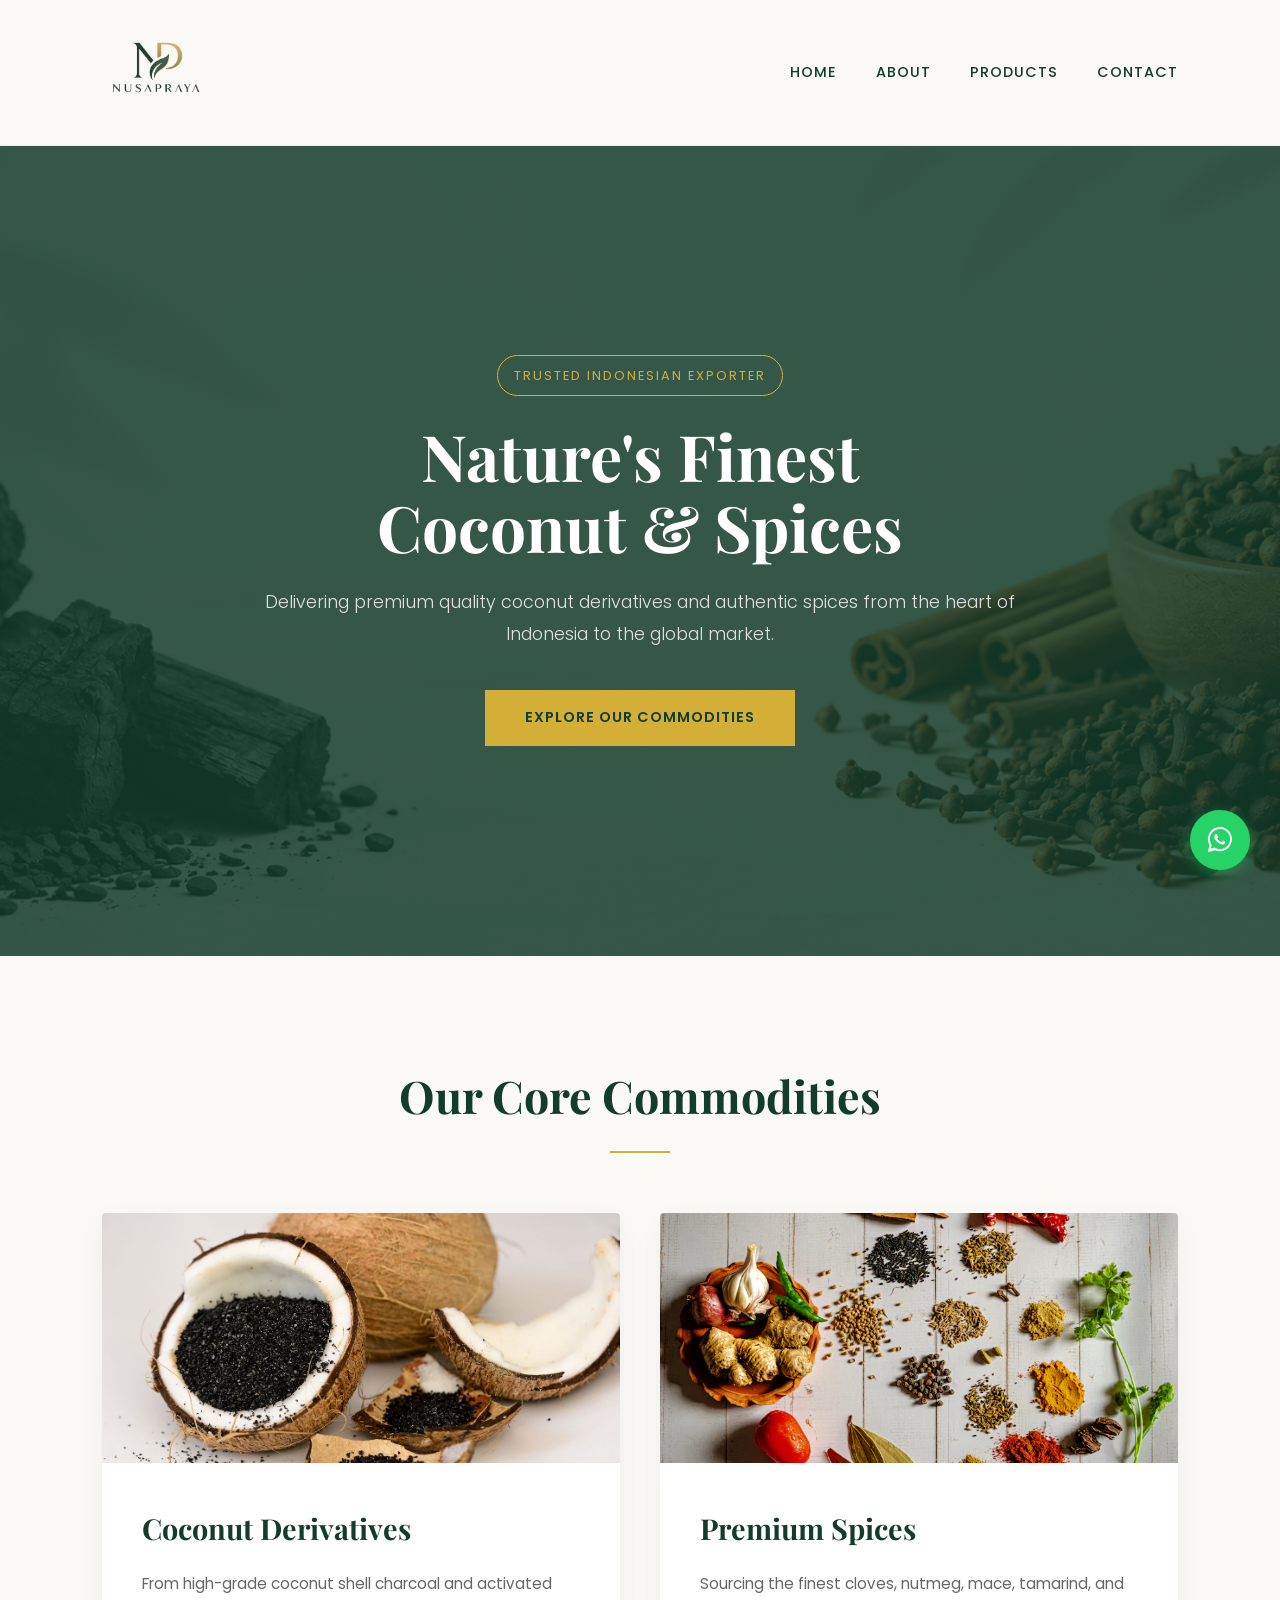
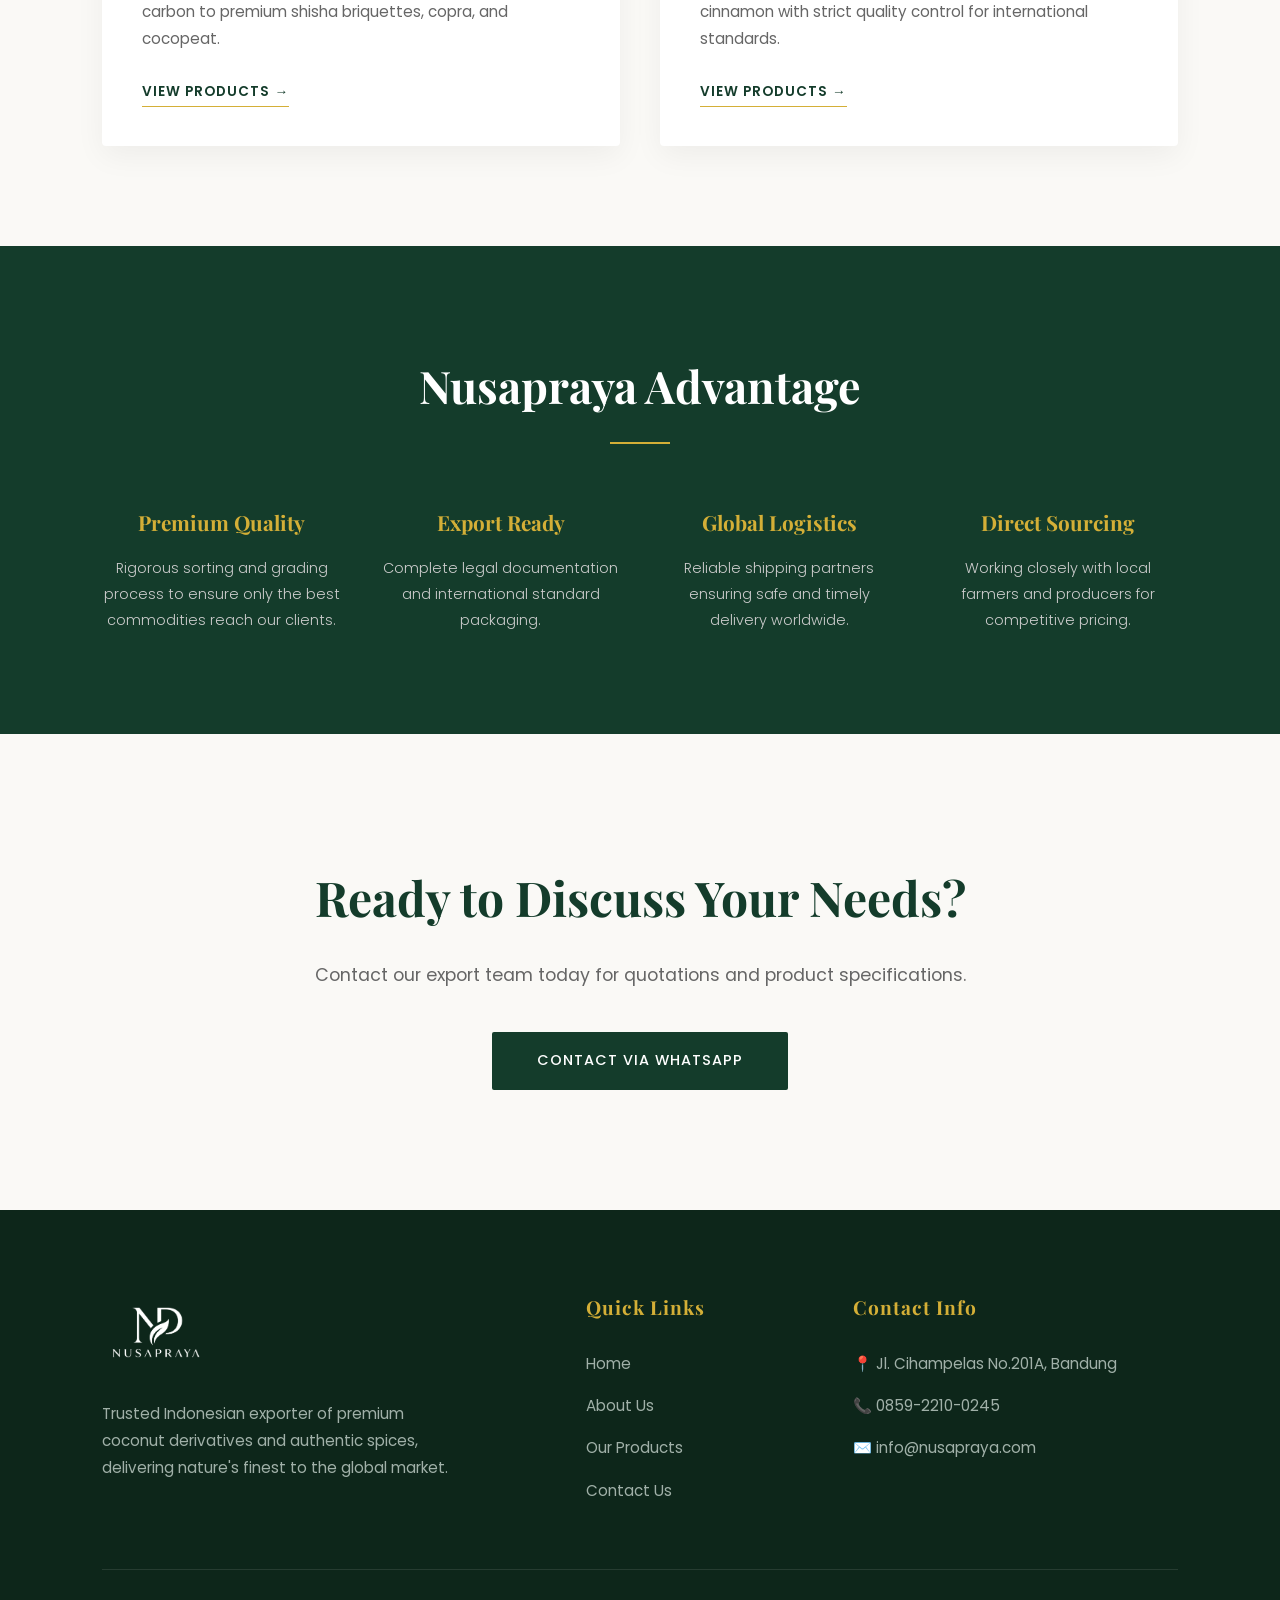
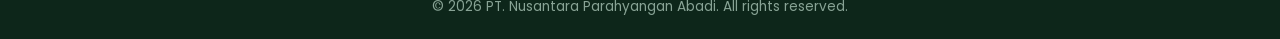
==== commit dec276b4: "fix wording nusapraya" ====
--- a/index.html
+++ b/index.html
@@ -3,12 +3,12 @@
 <head>
   <meta charset="UTF-8">
   <meta name="viewport" content="width=device-width, initial-scale=1.0">
-  <title>Nusapraya Export | Premium Coconut & Spices</title>
-  <meta name="description" content="Nusapraya Export - Trusted Indonesian exporter of premium Coconut Derivatives (Charcoal, Briquettes, Activated Carbon) and Spices (Cloves, Nutmeg, Cinnamon).">
+  <title>Nusapraya | Premium Coconut & Spices</title>
+  <meta name="description" content="Nusapraya - Trusted Indonesian exporter of premium Coconut Derivatives (Charcoal, Briquettes, Activated Carbon) and Spices (Cloves, Nutmeg, Cinnamon).">
   <!-- Open Graph / Social Media -->
-  <meta property="og:title" content="NusaPraya Export | Premium Coconut & Spices">
+  <meta property="og:title" content="Nusapraya | Premium Coconut & Spices">
   <meta property="og:description" content="Trusted Indonesian exporter of premium coconut derivatives and authentic spices.">
-  <meta property="og:image" content="img/hero-banner.jpg"> <!-- Ganti dengan gambar banner lo -->
+  <meta property="og:image" content="img/logo no bg.png"> <!-- Ganti dengan gambar banner lo -->
   <meta property="og:url" content="https://www.nusapraya.com">
   <meta property="og:type" content="website">
   <link rel="icon" type="image/png" href="img/logo no bg.png">
@@ -21,7 +21,7 @@
   <!-- NAVBAR -->
   <header class="navbar">
     <div class="logo">
-      <img src="img/logo no bg.png" alt="NusaPraya Logo" class="nav-logo">
+      <img src="img/logo no bg.png" alt="Nusapraya" class="nav-logo">
     </div>
     <nav>
       <a href="index.html">Home</a>
@@ -109,7 +109,7 @@
       <!-- Kolom 1: Logo & Deskripsi -->
       <div class="footer-col">
         <div class="footer-logo">
-          <img src="img/logo no bg.png" alt="NusaPraya Logo" class="nav-logo" style="filter: brightness(0) invert(1);"> <!-- Filter biar logo jadi putih -->
+          <img src="img/logo no bg.png" alt="Nusapraya" class="nav-logo" style="filter: brightness(0) invert(1);"> <!-- Filter biar logo jadi putih -->
         </div>
         <p class="footer-desc">Trusted Indonesian exporter of premium coconut derivatives and authentic spices, delivering nature's finest to the global market.</p>
       </div>
@@ -139,7 +139,7 @@
 
     <!-- Copyright -->
     <div class="footer-bottom">
-      <p>&copy; 2026 NusaPraya Export. All rights reserved.</p>
+      <p>&copy; 2026 PT. Nusantara Parahyangan Abadi. All rights reserved.</p>
     </div>
   </footer>
 
--- a/css/style.css
+++ b/css/style.css
@@ -752,4 +752,47 @@
 .floating-wa:hover {
   transform: scale(1.1);
   background-color: #128C7E;
+}
+
+/* Update buat Card Legalitas */
+.legal-card {
+  background: rgba(255, 255, 255, 0.05);
+  border: 1px solid rgba(255, 255, 255, 0.1);
+  padding: 40px 30px;
+  border-radius: 8px;
+  transition: transform 0.3s ease, background 0.3s ease;
+}
+
+.legal-card:hover {
+  transform: translateY(-5px);
+  background: rgba(255, 255, 255, 0.08); /* Efek glow pas di-hover */
+  border-color: rgba(212, 175, 55, 0.4); /* Border emas tipis */
+}
+
+.legal-icon {
+  margin-bottom: 20px;
+}
+
+.legal-card h3 {
+  color: var(--accent-gold);
+  font-size: 1.2rem;
+  margin-bottom: 10px;
+}
+
+.legal-card p {
+  color: #ccc;
+  font-size: 0.9rem;
+  margin-bottom: 5px;
+}
+
+.legal-number {
+  margin-top: 15px;
+  font-family: monospace;
+  font-size: 1.1rem !important;
+  color: white !important;
+  letter-spacing: 1px;
+  background: rgba(0, 0, 0, 0.3); /* Kasih background kotak item tipis di angka */
+  padding: 8px;
+  border-radius: 4px;
+  display: inline-block;
 }
